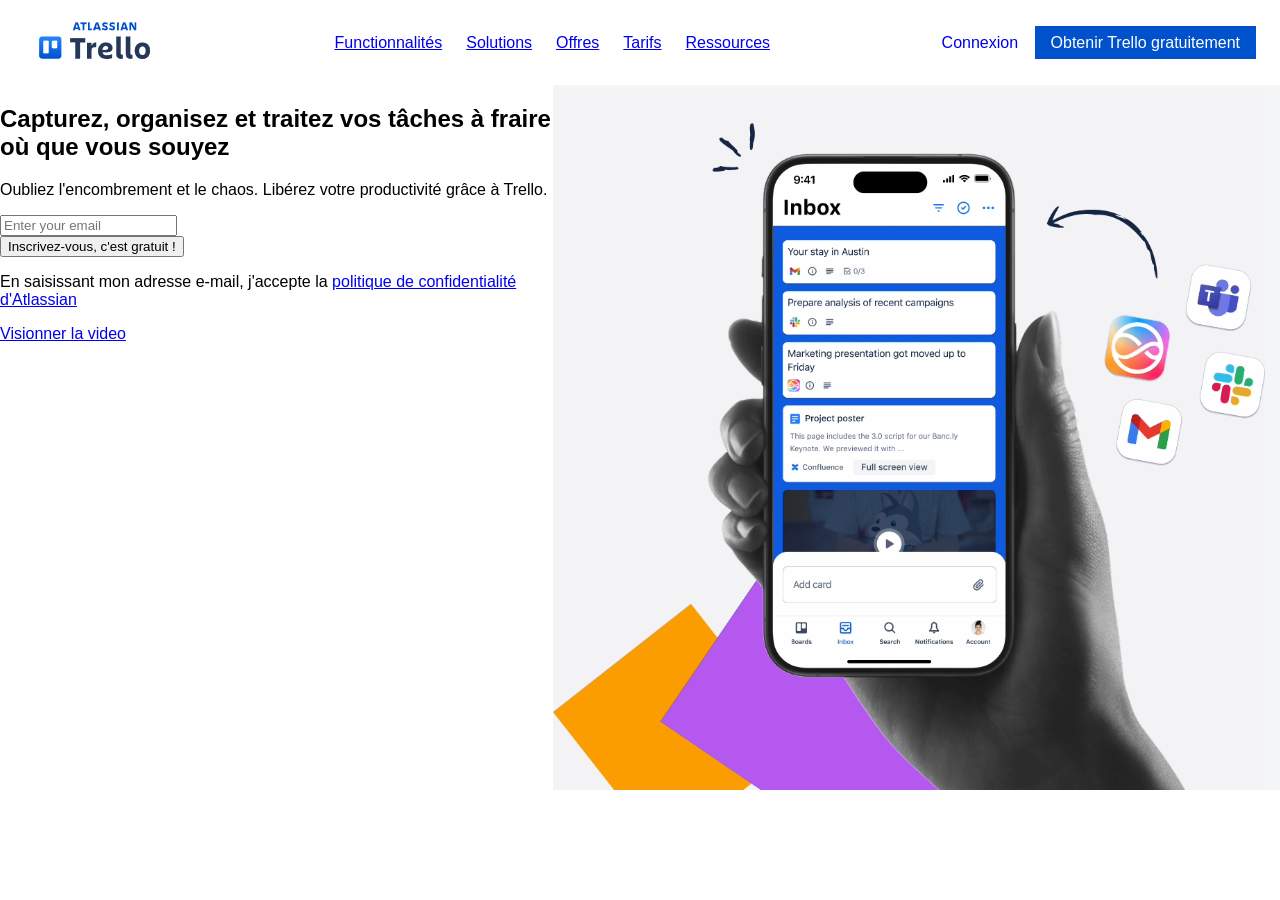
==== homepage.html @ 603191ed "ajout homepage navbar premieresection" ====
<!DOCTYPE html>
<html lang="en">

<head>
    <meta charset="UTF-8">
    <meta name="viewport" content="width=device-width, initial-scale=1.0">
    <link rel="stylesheet" href="homepage.css">
    <title>HOMEPAGE</title>
</head>
<header>
    <div><img src="./images/logotrello.png" alt="logotrello"></div>
    <nav>
        <a href="#">Functionnalités</a>
        <a href="#">Solutions</a>
        <a href="#">Offres</a>
        <a href="#">Tarifs</a>
        <a href="#">Ressources</a>
    </nav>
    <div class="connection">
        <a href="#" class="connexion" aria-label="Connectez vous">Connexion</a>
        <a href="#" class="obtenir-trello" aria-label="Obtenez trello gratuitement "> Obtenir Trello gratuitement </a>
    </div>
</header>
<main>
    <section class=" container">
        <div class="inscriptiongauche">
            <h1>
                Capturez, organisez et traitez vos tâches à fraire où que vous souyez
            </h1>
            <p>
                Oubliez l'encombrement et le chaos. Libérez votre productivité grâce à Trello.
            </p>
            <div>
            <input type="email" name="email" id="mon_email" aria-label="entrez votre mail" placeholder="Enter your email" requiered>
            </div>
            <div>
                <button type="submit" aria-label="Inscrivez-vous à Trello, c'est gratuit !">
                    Inscrivez-vous, c'est gratuit !</button>
                </div>
                <p>En saisissant mon adresse e-mail, j'accepte la <a href="#"> politique de confidentialité d'Atlassian</a></p>
<div>
    <a href="#">Visionner la video</a>
</div>
        </div>
        <div class="inscriptionimagedroite">
 <img src="./images/imagephone.png"  alt="image phone">
        </div>
    </section>
    
</main>





<body>

</body>

</html>
---- homepage.css ----
body {
    margin:0;
    font-family: arial, sans-serif;
}

header{
    display: flex;
    justify-content: space-between;
    align-items: center;
    padding: 12px 24px;
}

nav{
    display: flex;
    gap:24px;
}


.connexion{
 text-decoration: none;
  padding: 6px 12px;
  border-radius: 4px;
}

.obtenir-trello{
    background-color: #0052cc;
  color: white;
  padding: 8px 16px;
  text-decoration: none;
}

.container{
    display:flex;

}
.inscriptionimagedroite{
    
    width: 60%;
}
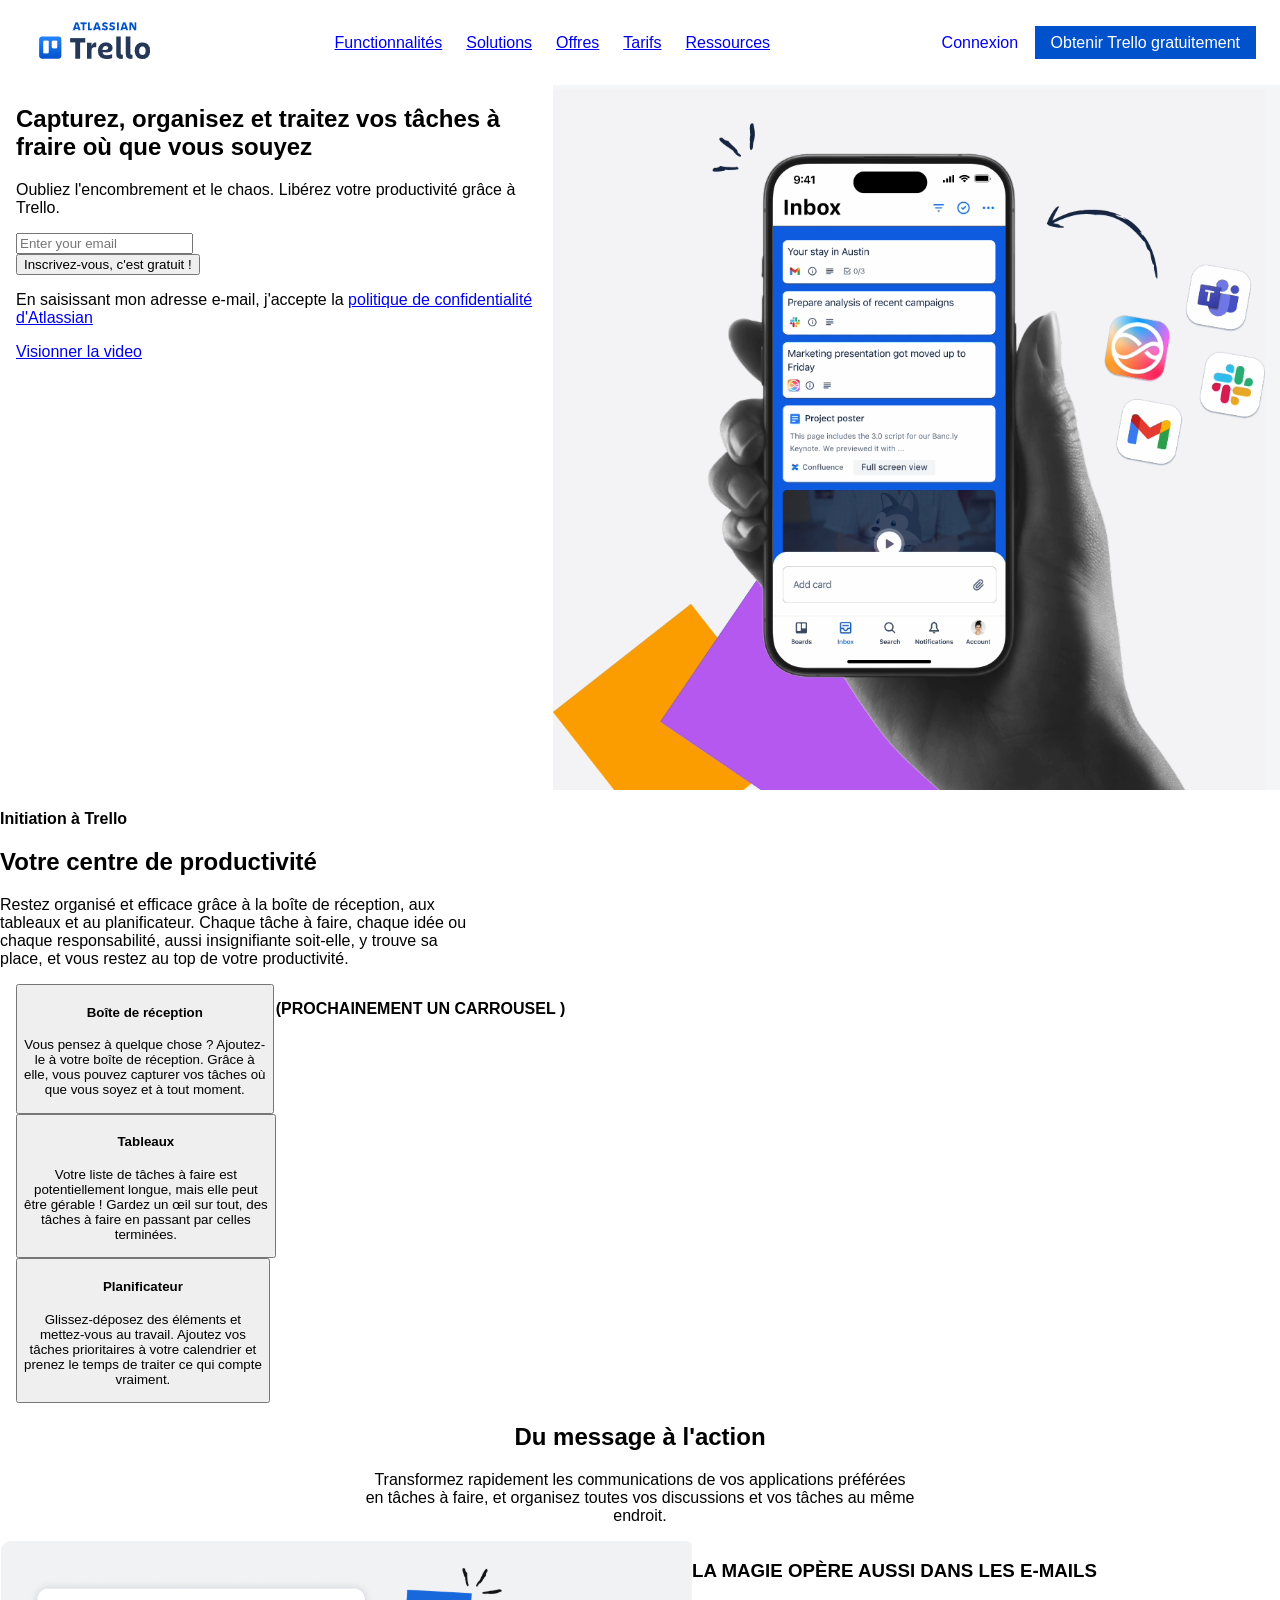
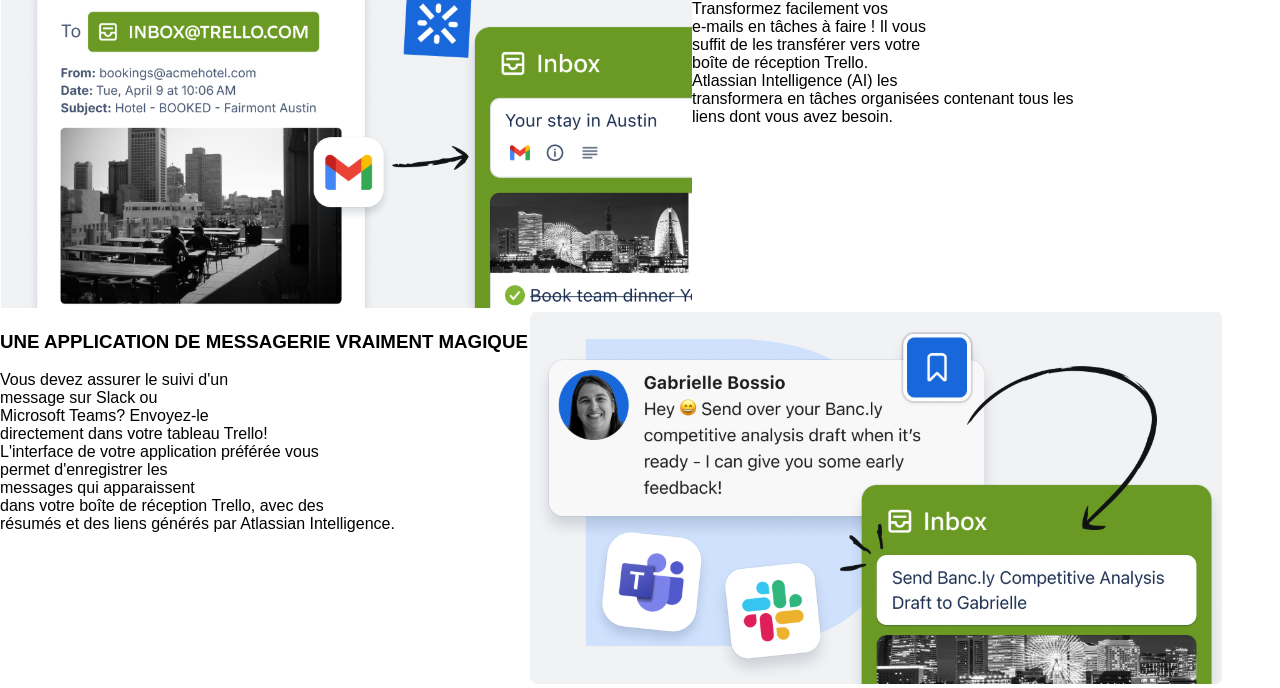
==== commit 2af738b6: "ajout precarrousel plus infoimages sans css" ====
--- a/homepage.html
+++ b/homepage.html
@@ -22,7 +22,7 @@
     </div>
 </header>
 <main>
-    <section class=" container">
+    <section class=" container1">
         <div class="inscriptiongauche">
             <h1>
                 Capturez, organisez et traitez vos tâches à fraire où que vous souyez
@@ -43,9 +43,99 @@
 </div>
         </div>
         <div class="inscriptionimagedroite">
- <img src="./images/imagephone.png"  alt="image phone">
+ <img src="./images/imagephone.png"  alt="image phone" class="image-phone">
         </div>
     </section>
+
+
+    <div>
+        <p><strong>Initiation à Trello</strong></p>
+        <h2>Votre centre de productivité</h2>
+        <p>Restez organisé et efficace grâce à la boîte de réception, aux <br>
+            tableaux et au planificateur. Chaque tâche à faire, chaque idée ou <br>
+            chaque responsabilité, aussi insignifiante soit-elle, y trouve sa <br>
+            place, et vous restez au top de votre productivité.
+        </p>
+
+    </div>
+    <section class="container2">
+    <div class="textebutoncarrousel">
+        <button>
+            <h4>Boîte de réception</h4>
+            <p>Vous pensez à quelque chose ? Ajoutez-<br>
+                le à votre boîte de réception. Grâce à <br>
+                elle, vous pouvez capturer vos tâches où <br>
+                que vous soyez et à tout moment.
+            </p>
+         </button><br>
+         <button>
+            <h4>Tableaux</h4>
+            <p>Votre liste de tâches à faire est <br>
+                potentiellement longue, mais elle peut<br>
+                 être gérable ! Gardez un œil sur tout, des <br>
+                 tâches à faire en passant par celles <br>
+                 terminées.
+            </p>
+         </button><br>
+         <button>
+            <h4>Planificateur</h4>
+            <p>Glissez-déposez des éléments et<br>
+                 mettez-vous au travail. Ajoutez vos<br>
+                  tâches prioritaires à votre calendrier et <br>
+                  prenez le temps de traiter ce qui compte <br>
+                  vraiment.
+            </p>
+         </button>
+    </div>
+    <div class="carrousel">
+<p ><STRONG >(PROCHAINEMENT UN CARROUSEL )</STRONG></p>
+    </div>
+</section>
+
+<section class="container3">
+ 
+
+    <div class="messageaction">
+        <h2> <srong>Du message à l'action</srong></h2>
+        <p>Transformez rapidement les communications de vos applications préférées <br>
+            en tâches à faire, et organisez toutes vos discussions et vos tâches au même<br>
+             endroit.</p>
+        </div>
+<div class="boxinbox">
+    <div class="">
+<img src="./images/imageinbox.png"  alt="inbox" class="image-inbox">
+    </div>
+    <div>
+        <h3>LA MAGIE OPÈRE AUSSI DANS LES E-MAILS </h3>
+        <p>Transformez facilement vos <br>
+            e-mails en tâches à faire ! Il vous<br>
+             suffit de les transférer vers votre <br>
+             boîte de réception Trello. <br>
+             Atlassian Intelligence (AI) les<br>
+              transformera en tâches organisées contenant tous les <br>
+              liens dont vous avez besoin.<br>
+            </p>
+    </div>
+</div>
+<div class="boxmagic">
+    <div>
+<h3>UNE APPLICATION DE MESSAGERIE VRAIMENT MAGIQUE</h3>
+<p>Vous devez assurer le suivi d'un<br>
+     message sur Slack ou <br>
+     Microsoft Teams? Envoyez-le <br>
+     directement dans votre tableau Trello!<br>
+     L'interface de votre application préférée vous<br>
+      permet d'enregistrer les <br>
+      messages qui apparaissent<br>
+      dans votre boîte de réception Trello, avec des<br>
+       résumés et des liens générés par Atlassian Intelligence.</p>
+
+</div>
+<div>
+    <img src="./images/imagemagic.png"  alt="imagemagic" class="image-magic">
+</div>
+</div>
+</section>
     
 </main>
 
--- a/homepage.css
+++ b/homepage.css
@@ -29,11 +29,37 @@
   text-decoration: none;
 }
 
-.container{
+.container1{
     display:flex;
 
 }
+.inscriptiongauche{
+     margin-left: 1rem;
+}
 .inscriptionimagedroite{
+     
+    width: 60%;
     
-    width: 60%;
+}
+.container2{
+    align-items: flex-start;
+    display: flex;
+    margin-left: 1rem;
+}
+
+.messageaction{
+    display: block;
+    position:relative;
+    text-align:center;
+    width:100;
+
+}
+.textebutoncarrousel{
+   
+}
+.boxinbox{
+    display: flex;
+}
+.boxmagic{
+    display: flex;
 }
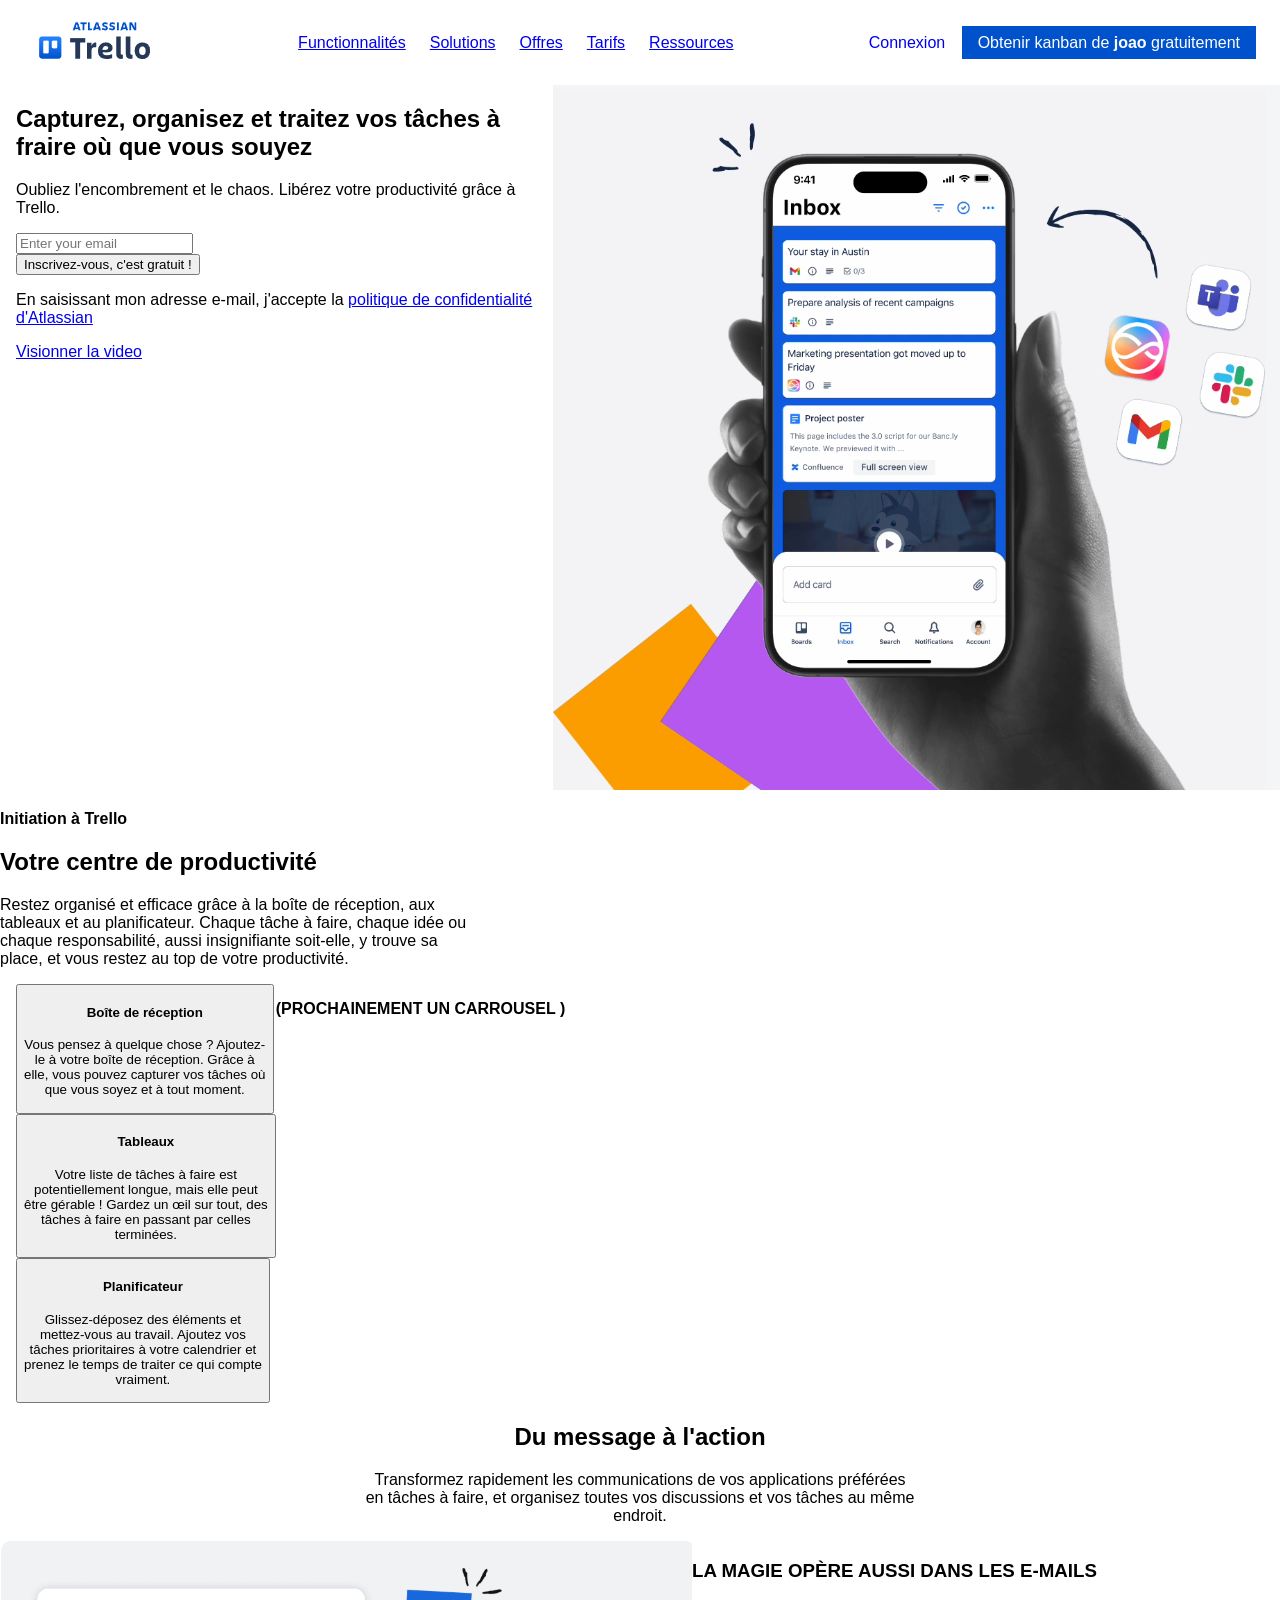
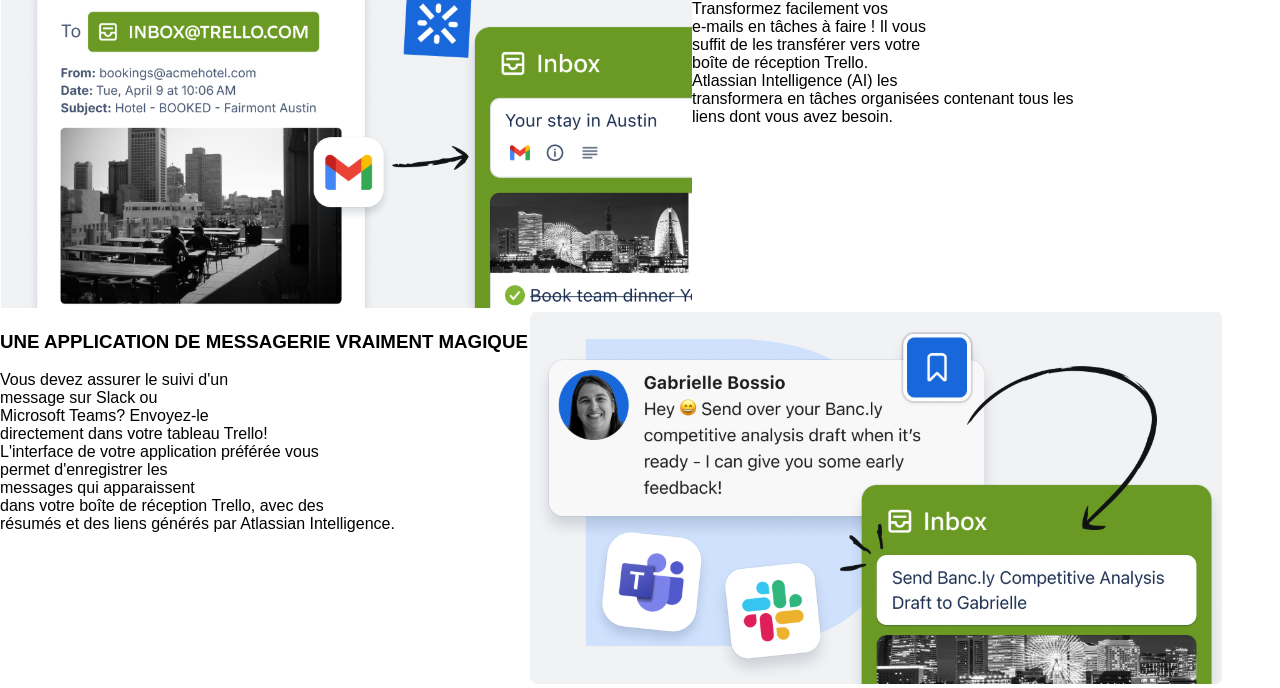
==== commit ca26a2b9: "union homepage tres peu de css et tableau kanban" ====
--- a/homepage.html
+++ b/homepage.html
@@ -18,7 +18,8 @@
     </nav>
     <div class="connection">
         <a href="#" class="connexion" aria-label="Connectez vous">Connexion</a>
-        <a href="#" class="obtenir-trello" aria-label="Obtenez trello gratuitement "> Obtenir Trello gratuitement </a>
+        
+        <a href="/index.html" class="obtenir-trello" aria-label="Obtenez trello gratuitement "> Obtenir kanban de <strong> joao</strong>  gratuitement </a>
     </div>
 </header>
 <main>
